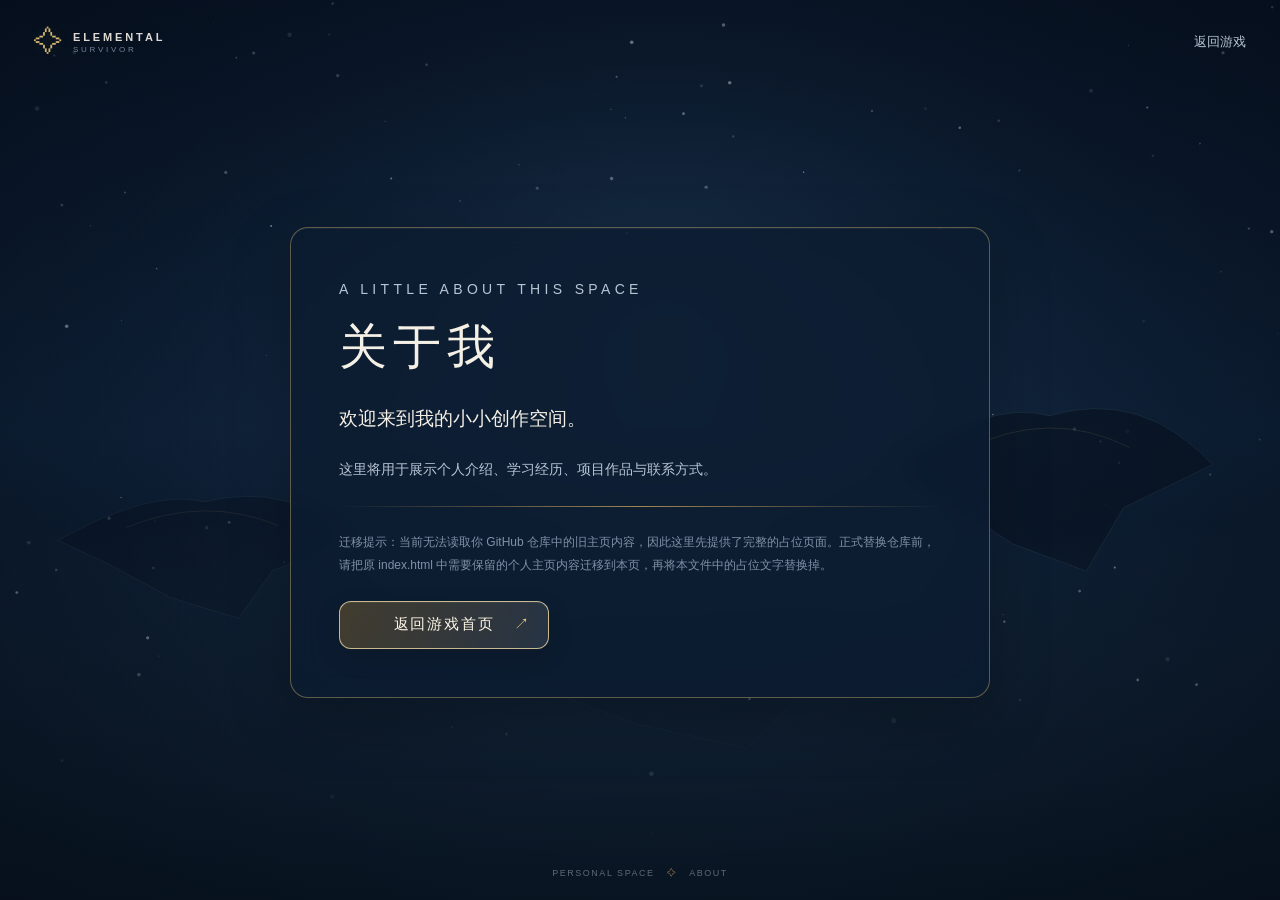
==== about.html @ e81f1325 "up 3" ====
<!doctype html>
<html lang="zh-CN">
<head>
  <meta charset="utf-8">
  <meta name="viewport" content="width=device-width, initial-scale=1, viewport-fit=cover">
  <meta name="theme-color" content="#07111F">
  <title>关于我 · 幻想割草：元素幸存者</title>
  <link rel="stylesheet" href="./styles.css">
</head>
<body class="about-body">
  <canvas id="backgroundCanvas" class="background-canvas" aria-hidden="true"></canvas>
  <div class="ambient-vignette" aria-hidden="true"></div>
  <div class="site-shell about-shell">
    <header class="topbar">
      <a class="brand-mark" href="./index.html" aria-label="返回游戏首页">
        <span class="brand-symbol" aria-hidden="true">✧</span>
        <span class="brand-copy"><strong>ELEMENTAL</strong><small>SURVIVOR</small></span>
      </a>
      <nav class="topnav"><a href="./index.html">返回游戏</a></nav>
    </header>
    <main class="about-main">
      <section class="about-card glass-panel">
        <p class="eyebrow">A LITTLE ABOUT THIS SPACE</p>
        <h1>关于我</h1>
        <p class="about-lead">欢迎来到我的小小创作空间。</p>
        <p>这里将用于展示个人介绍、学习经历、项目作品与联系方式。</p>
        <div class="about-divider"></div>
        <p class="about-placeholder">迁移提示：当前无法读取你 GitHub 仓库中的旧主页内容，因此这里先提供了完整的占位页面。正式替换仓库前，请把原 index.html 中需要保留的个人主页内容迁移到本页，再将本文件中的占位文字替换掉。</p>
        <a class="menu-button menu-button-primary about-back" href="./index.html">返回游戏首页 <span>↗</span></a>
      </section>
    </main>
    <footer class="site-footer"><span>PERSONAL SPACE</span><span class="footer-separator">✧</span><span>ABOUT</span></footer>
  </div>
  <script defer src="./js/game.js"></script>
  <script defer src="./js/about.js"></script>
</body>
</html>
---- styles.css ----
:root {
  color-scheme: dark;
  --bg-deep: #07111F;
  --bg-primary: #0B1830;
  --bg-secondary: #142744;
  --panel-bg: rgba(12, 27, 48, .78);
  --panel-hover: rgba(32, 55, 84, .92);
  --gold-primary: #E8C87A;
  --gold-bright: #F3DFA8;
  --gold-dark: #9F8652;
  --gold-border: rgba(232, 200, 122, .38);
  --gold-glow: rgba(232, 200, 122, .22);
  --text-primary: #F5F0E6;
  --text-secondary: #B9C5D4;
  --text-muted: #8291A6;
  --element-fire: #FF7A45;
  --element-water: #4FC3F7;
  --element-electro: #B388FF;
  --element-dendro: #8BC34A;
  --element-cryo: #B3E5FC;
  --element-geo: #FFCA28;
  --element-anemo: #80CBC4;
  --rarity-common: #A7B0BA;
  --rarity-rare: #58B9F6;
  --rarity-epic: #B68AFF;
  --rarity-legendary: #F0C56A;
  --font-display: "Noto Serif SC", "Songti SC", "STSong", "SimSun", serif;
  --font-body: "PingFang SC", "Microsoft YaHei", "Noto Sans SC", sans-serif;
  --font-numeric: "Bahnschrift", "DIN Alternate", "Roboto", sans-serif;
  --radius-sm: 8px;
  --radius-md: 14px;
  --radius-lg: 18px;
  --transition-fast: 150ms ease;
  --transition-normal: 200ms ease;
  --safe-top: env(safe-area-inset-top, 0px);
  --safe-right: env(safe-area-inset-right, 0px);
  --safe-bottom: env(safe-area-inset-bottom, 0px);
  --safe-left: env(safe-area-inset-left, 0px);
}

* { box-sizing: border-box; }
html { min-height: 100%; background: var(--bg-deep); }
body {
  min-width: 320px;
  min-height: 100vh;
  margin: 0;
  overflow-x: hidden;
  color: var(--text-primary);
  background: radial-gradient(ellipse at 50% 18%, #183252 0%, var(--bg-primary) 42%, var(--bg-deep) 100%);
  font-family: var(--font-body);
  -webkit-font-smoothing: antialiased;
}
button, input { font: inherit; }
button, a { -webkit-tap-highlight-color: transparent; }
button { color: inherit; }
a { color: inherit; text-decoration: none; }
[hidden] { display: none !important; }

.background-canvas {
  position: fixed;
  z-index: 0;
  inset: 0;
  width: 100%;
  height: 100%;
  pointer-events: none;
}
.ambient-vignette {
  position: fixed;
  z-index: 1;
  inset: 0;
  pointer-events: none;
  background: radial-gradient(ellipse at center, transparent 35%, rgba(3, 9, 19, .58) 100%),
              linear-gradient(180deg, rgba(5, 13, 26, .12), rgba(5, 13, 26, .34));
}
.site-shell {
  position: relative;
  z-index: 2;
  display: flex;
  flex-direction: column;
  width: min(100%, 1600px);
  min-height: 100vh;
  min-height: 100dvh;
  margin: 0 auto;
  padding: max(18px, var(--safe-top)) max(34px, var(--safe-right)) max(14px, var(--safe-bottom)) max(34px, var(--safe-left));
}
.topbar { display: flex; align-items: center; justify-content: space-between; min-height: 48px; }
.brand-mark { display: inline-flex; align-items: center; gap: 10px; opacity: .9; }
.brand-symbol { color: var(--gold-primary); font-size: 29px; line-height: 1; text-shadow: 0 0 18px var(--gold-glow); }
.brand-copy { display: grid; gap: 2px; letter-spacing: .18em; }
.brand-copy strong { font-family: var(--font-numeric); font-size: 11px; font-weight: 600; }
.brand-copy small { color: var(--text-muted); font-family: var(--font-numeric); font-size: 8px; letter-spacing: .34em; }
.topnav { display: flex; align-items: center; gap: 22px; color: var(--text-secondary); font-size: 13px; }
.topnav a { transition: color var(--transition-fast); }
.topnav a:hover { color: var(--gold-bright); }
.icon-button {
  display: inline-grid;
  width: 42px;
  height: 42px;
  place-items: center;
  border: 1px solid var(--gold-border);
  border-radius: 50%;
  color: var(--gold-primary);
  background: rgba(11, 24, 48, .56);
  cursor: pointer;
  transition: background var(--transition-fast), transform var(--transition-fast), border-color var(--transition-fast);
}
.icon-button:hover { transform: rotate(18deg); border-color: var(--gold-primary); background: rgba(232, 200, 122, .12); }

main { display: flex; flex: 1; min-height: 0; }
.screen { width: 100%; }
.menu-screen { display: grid; place-items: center; padding: 28px 0 42px; }
.menu-content { display: flex; flex-direction: column; align-items: center; width: min(100%, 470px); text-align: center; transform: translateY(-1.5%); }
.eyebrow { margin: 0 0 12px; color: rgba(232, 200, 122, .76); font-family: var(--font-numeric); font-size: 10px; letter-spacing: .31em; }
.title-ornament { display: flex; align-items: center; gap: 14px; margin: 3px 0 12px; color: var(--gold-primary); font-size: 16px; opacity: .85; }
.title-ornament span { width: 42px; height: 1px; background: linear-gradient(90deg, transparent, var(--gold-primary)); }
.title-ornament span:last-child { transform: rotate(180deg); }
.game-title { margin: 0; color: var(--text-primary); font-family: var(--font-display); font-size: clamp(48px, 6vw, 70px); font-weight: 500; letter-spacing: .13em; line-height: 1.22; text-shadow: 0 4px 22px rgba(4, 12, 25, .55), 0 0 32px rgba(194, 213, 236, .1); }
.game-subtitle { margin: 10px 0 2px; color: var(--gold-bright); font-family: var(--font-display); font-size: 17px; letter-spacing: .48em; }
.title-en { margin: 9px 0 24px; color: rgba(185, 197, 212, .62); font-family: var(--font-numeric); font-size: 9px; letter-spacing: .4em; }
.menu-buttons { display: flex; flex-direction: column; gap: 10px; width: min(260px, 76vw); }
.menu-button {
  position: relative;
  display: flex;
  min-height: 48px;
  align-items: center;
  justify-content: center;
  gap: 12px;
  padding: 10px 18px;
  border: 1px solid rgba(232, 200, 122, .42);
  border-radius: 12px;
  color: var(--text-primary);
  background: linear-gradient(110deg, rgba(13, 31, 54, .84), rgba(24, 45, 70, .72));
  box-shadow: inset 0 1px rgba(255, 255, 255, .055), 0 8px 24px rgba(0, 0, 0, .13);
  font-size: 15px;
  letter-spacing: .12em;
  cursor: pointer;
  transition: transform var(--transition-normal), border-color var(--transition-normal), background var(--transition-normal), box-shadow var(--transition-normal);
  backdrop-filter: blur(10px);
  -webkit-backdrop-filter: blur(10px);
}
.menu-button:hover, .menu-button:focus-visible { transform: translateY(-2px); border-color: var(--gold-primary); background: linear-gradient(110deg, rgba(29, 52, 78, .95), rgba(31, 56, 83, .9)); box-shadow: 0 0 22px rgba(232, 200, 122, .12), inset 0 1px rgba(255,255,255,.09); outline: none; }
.menu-button:active { transform: translateY(0); }
.menu-button-primary { color: #FFF8E7; border-color: rgba(243, 223, 168, .78); background: linear-gradient(110deg, rgba(107, 86, 47, .58), rgba(44, 57, 73, .84)); }
.menu-button-primary:hover { background: linear-gradient(110deg, rgba(135, 108, 58, .64), rgba(48, 67, 88, .95)); }
.button-glyph { position: absolute; right: 17px; color: var(--gold-primary); font-size: 15px; opacity: .78; }
.menu-link { text-decoration: none; }
.menu-hint { margin: 19px 0 0; color: rgba(185, 197, 212, .58); font-size: 11px; letter-spacing: .08em; }
.site-footer { display: flex; justify-content: center; align-items: center; gap: 12px; min-height: 27px; color: rgba(185, 197, 212, .48); font-family: var(--font-numeric); font-size: 9px; letter-spacing: .17em; }
.footer-separator { color: var(--gold-dark); }

.game-screen { display: flex; flex-direction: column; gap: 16px; padding: 18px 0 20px; }
.hud { display: flex; align-items: center; justify-content: space-between; gap: 18px; }
.hud-group { display: flex; align-items: center; gap: 15px; }
.hud-vitals { display: grid; grid-template-columns: auto minmax(100px, 220px); align-items: center; gap: 5px 12px; width: min(52%, 410px); }
.hud-stat { display: flex; align-items: baseline; justify-content: space-between; gap: 12px; min-width: 104px; }
.hud-stat strong, .hud-chip strong { font-family: var(--font-numeric); font-size: 14px; font-variant-numeric: tabular-nums; }
.hud-label, .hud-chip small { color: var(--text-muted); font-size: 10px; }
.hud-exp-stat { grid-column: 1; }
.meter { height: 7px; overflow: hidden; border: 1px solid rgba(255,255,255,.08); border-radius: 99px; background: rgba(3, 10, 21, .68); }
.meter span { display: block; height: 100%; border-radius: inherit; transition: width 200ms ease; }
.meter-health span { background: linear-gradient(90deg, #B75B61, #E68B83); }
.meter-exp span { background: linear-gradient(90deg, #4FC3F7, #B3E5FC); }
.hud-summary { margin-left: auto; }
.hud-chip { display: grid; grid-template-columns: auto auto; align-items: center; column-gap: 5px; min-width: 55px; }
.hud-chip span { color: var(--gold-primary); }
.hud-chip small { grid-column: 2; }
.pause-button { width: 38px; height: 38px; font-size: 16px; }
.arena-frame { position: relative; flex: 1; min-height: 310px; overflow: hidden; border: 1px solid rgba(232, 200, 122, .34); border-radius: 18px; background: radial-gradient(ellipse at center, rgba(29, 64, 91, .7), rgba(7, 17, 31, .96)); box-shadow: 0 20px 55px rgba(0,0,0,.22), inset 0 0 55px rgba(79,195,247,.045); }
.game-canvas { display: block; width: 100%; height: 100%; min-height: 310px; }
.arena-caption { position: absolute; top: 14px; left: 16px; color: rgba(185,197,212,.65); font-size: 10px; letter-spacing: .08em; pointer-events: none; }
.live-dot { display: inline-block; width: 6px; height: 6px; margin-right: 6px; border-radius: 50%; background: #80CBC4; box-shadow: 0 0 9px #80CBC4; }
.arena-center-note { position: absolute; inset: 0; display: flex; flex-direction: column; align-items: center; justify-content: center; gap: 8px; pointer-events: none; text-align: center; text-shadow: 0 2px 12px #07111F; }
.note-sigil { color: var(--gold-primary); font-size: 34px; opacity: .75; text-shadow: 0 0 22px var(--gold-glow); }
.arena-center-note strong { font-family: var(--font-display); font-size: 21px; font-weight: 500; letter-spacing: .12em; }
.arena-center-note small { color: var(--text-muted); font-size: 11px; }
.hud-bottom { min-height: 48px; }
.element-indicator { display: flex; align-items: center; gap: 10px; min-width: 145px; }
.element-indicator > span { display: grid; width: 36px; height: 36px; place-items: center; border: 1px solid var(--gold-border); border-radius: 50%; color: var(--gold-primary); background: rgba(16,33,58,.8); font-size: 18px; }
.element-indicator div, .reaction-hint { display: grid; gap: 3px; }
.element-indicator small, .reaction-hint small { color: var(--text-muted); font-size: 10px; }
.element-indicator strong, .reaction-hint strong { color: var(--text-secondary); font-size: 12px; font-weight: 500; }
.reaction-hint { padding-left: 18px; border-left: 1px solid rgba(232,200,122,.2); }
.demo-controls { display: grid; gap: 3px; margin-left: auto; text-align: right; color: var(--text-secondary); font-size: 11px; }
.demo-controls small { color: var(--text-muted); font-size: 10px; }

.modal-backdrop { position: fixed; z-index: 10; inset: 0; display: grid; place-items: center; padding: max(20px, var(--safe-top)) max(16px, var(--safe-right)) max(20px, var(--safe-bottom)) max(16px, var(--safe-left)); background: rgba(3, 8, 17, .72); backdrop-filter: blur(9px); -webkit-backdrop-filter: blur(9px); }
.modal-panel { position: relative; width: min(100%, 620px); max-height: calc(100dvh - var(--safe-top) - var(--safe-bottom) - 40px); overflow-y: auto; padding: 34px; border: 1px solid rgba(232,200,122,.56); border-radius: 18px; background: linear-gradient(145deg, rgba(20,39,65,.97), rgba(8,20,37,.97)); box-shadow: 0 25px 90px rgba(0,0,0,.5), 0 0 35px rgba(232,200,122,.08); }
.modal-panel h2 { margin: 0; color: var(--text-primary); font-family: var(--font-display); font-size: 29px; font-weight: 500; letter-spacing: .1em; }
.modal-description { max-width: 490px; margin: 12px 0 23px; color: var(--text-secondary); font-size: 13px; line-height: 1.8; }
.modal-close { position: absolute; top: 13px; right: 15px; display: grid; width: 36px; height: 36px; place-items: center; border: 1px solid rgba(232,200,122,.24); border-radius: 50%; color: var(--text-secondary); background: transparent; font-size: 23px; cursor: pointer; }
.modal-close:hover { color: var(--gold-bright); border-color: var(--gold-primary); }
.element-grid { display: grid; grid-template-columns: repeat(4, minmax(0, 1fr)); gap: 11px; }
.element-choice { display: grid; min-height: 112px; place-items: center; align-content: center; gap: 6px; padding: 12px 6px; border: 1px solid rgba(232,200,122,.24); border-radius: 13px; color: var(--text-primary); background: rgba(7,17,31,.55); cursor: pointer; transition: transform var(--transition-normal), border-color var(--transition-normal), background var(--transition-normal), box-shadow var(--transition-normal); }
.element-choice:hover, .element-choice:focus-visible { transform: translateY(-3px); border-color: currentColor; background: rgba(32,55,84,.78); box-shadow: 0 0 20px color-mix(in srgb, currentColor 20%, transparent); outline: none; }
.element-choice > span { font-size: 25px; }
.element-choice strong { font-family: var(--font-display); font-size: 16px; font-weight: 500; }
.element-choice small { color: var(--text-muted); font-size: 10px; }
.fire { color: var(--element-fire); }.water { color: var(--element-water); }.electro { color: var(--element-electro); }.dendro { color: var(--element-dendro); }.cryo { color: var(--element-cryo); }.geo { color: var(--element-geo); }.anemo { color: var(--element-anemo); }
.modal-footnote { margin: 18px 0 0; color: var(--text-muted); font-size: 11px; line-height: 1.6; }
.settings-modal { width: min(100%, 540px); }
.setting-row { display: flex; align-items: center; justify-content: space-between; gap: 20px; padding: 19px 0; border-bottom: 1px solid rgba(232,200,122,.13); }
.setting-row > div { display: grid; gap: 5px; }
.setting-row strong { font-size: 13px; font-weight: 500; }
.setting-row small { color: var(--text-muted); font-size: 10px; }
.range-wrap { display: flex; align-items: center; gap: 12px; width: min(230px, 52%); }
.range-wrap input { width: 100%; accent-color: var(--gold-primary); }
.range-wrap output { width: 38px; color: var(--gold-bright); font-family: var(--font-numeric); font-size: 12px; text-align: right; }
.switch { position: relative; display: inline-block; width: 42px; height: 24px; flex: 0 0 auto; }
.switch input { width: 1px; height: 1px; opacity: 0; }
.switch span { position: absolute; inset: 0; border: 1px solid rgba(185,197,212,.3); border-radius: 99px; background: rgba(7,17,31,.8); cursor: pointer; transition: background var(--transition-fast), border-color var(--transition-fast); }
.switch span::before { position: absolute; top: 3px; left: 3px; width: 16px; height: 16px; border-radius: 50%; background: var(--text-muted); content: ""; transition: transform var(--transition-fast), background var(--transition-fast); }
.switch input:checked + span { border-color: var(--gold-primary); background: rgba(232,200,122,.2); }
.switch input:checked + span::before { transform: translateX(18px); background: var(--gold-primary); }
.switch input:focus-visible + span { outline: 2px solid var(--gold-bright); outline-offset: 3px; }
.settings-actions { display: flex; align-items: center; justify-content: space-between; gap: 15px; padding-top: 23px; }
.text-button { padding: 9px 0; border: 0; color: #D99491; background: transparent; font-size: 12px; cursor: pointer; }
.text-button:hover { color: #FFC1B8; text-decoration: underline; }
.compact-button { min-height: 42px; padding-inline: 25px; font-size: 13px; }
.pause-modal { display: flex; flex-direction: column; align-items: center; width: min(100%, 420px); text-align: center; }
.pause-modal .modal-description { margin-bottom: 22px; }
.pause-modal .menu-button { width: min(100%, 250px); margin-top: 9px; }
.toast { position: fixed; z-index: 20; bottom: max(28px, calc(var(--safe-bottom) + 16px)); left: 50%; max-width: min(90vw, 460px); padding: 11px 18px; transform: translate(-50%, 15px); border: 1px solid var(--gold-border); border-radius: 999px; color: var(--text-primary); background: rgba(9,23,41,.94); box-shadow: 0 10px 35px rgba(0,0,0,.3); font-size: 12px; opacity: 0; pointer-events: none; transition: opacity 180ms ease, transform 180ms ease; text-align: center; }
.toast.is-visible { transform: translate(-50%, 0); opacity: 1; }

.about-main { display: grid; flex: 1; place-items: center; padding: 50px 0; }
.glass-panel { border: 1px solid var(--gold-border); border-radius: var(--radius-lg); background: var(--panel-bg); box-shadow: 0 20px 60px rgba(0,0,0,.25), inset 0 1px rgba(255,255,255,.05); backdrop-filter: blur(14px); -webkit-backdrop-filter: blur(14px); }
.about-card { width: min(100%, 700px); padding: clamp(25px, 5vw, 48px); }
.about-card h1 { margin: 0 0 22px; font-family: var(--font-display); font-size: clamp(34px, 5vw, 48px); font-weight: 500; letter-spacing: .12em; }
.about-card p { color: var(--text-secondary); font-size: 14px; line-height: 1.9; }
.about-card .about-lead { color: var(--text-primary); font-family: var(--font-display); font-size: 19px; }
.about-divider { width: 100%; height: 1px; margin: 24px 0; background: linear-gradient(90deg, transparent, var(--gold-dark), transparent); }
.about-card .about-placeholder { color: var(--text-muted); font-size: 12px; }
.about-back { width: 210px; margin-top: 24px; }
.about-back span { position: absolute; right: 17px; color: var(--gold-primary); }

@media (max-width: 767px) {
  .site-shell { padding: max(12px, var(--safe-top)) max(16px, var(--safe-right)) max(10px, var(--safe-bottom)) max(16px, var(--safe-left)); }
  .topbar { min-height: 42px; }
  .brand-symbol { font-size: 25px; }
  .menu-screen { padding: 25px 0 35px; }
  .menu-content { transform: none; }
  .eyebrow { font-size: 9px; }
  .game-title { font-size: clamp(39px, 10vw, 54px); }
  .game-subtitle { font-size: 14px; }
  .title-en { margin-bottom: 20px; }
  .menu-buttons { width: min(270px, 84vw); gap: 9px; }
  .menu-button { min-height: 46px; font-size: 14px; }
  .game-screen { gap: 10px; padding: 12px 0; }
  .hud { gap: 8px; }
  .hud-vitals { width: 53%; grid-template-columns: auto minmax(70px, 1fr); gap: 5px 7px; }
  .hud-stat { min-width: 80px; gap: 5px; }
  .hud-stat strong { font-size: 11px; }
  .hud-label { font-size: 9px; }
  .hud-summary { gap: 7px; }
  .hud-chip { min-width: 39px; column-gap: 3px; }
  .hud-chip strong { font-size: 12px; }
  .hud-chip small { font-size: 9px; }
  .pause-button { width: 34px; height: 34px; }
  .arena-frame { min-height: min(54vh, 500px); }
  .game-canvas { min-height: min(54vh, 500px); }
  .arena-center-note { padding: 0 20px; }
  .arena-center-note strong { font-size: 18px; }
  .arena-center-note small { max-width: 280px; font-size: 10px; line-height: 1.6; }
  .hud-bottom { flex-wrap: wrap; }
  .element-indicator { min-width: 110px; }
  .reaction-hint { padding-left: 10px; }
  .demo-controls { width: 100%; margin: 4px 0 0; text-align: left; }
  .site-footer { font-size: 8px; }
  .modal-panel { padding: 28px 20px 22px; border-radius: 16px; }
  .modal-panel h2 { font-size: 24px; }
  .element-grid { grid-template-columns: repeat(4, minmax(0, 1fr)); gap: 7px; }
  .element-choice { min-height: 94px; gap: 4px; }
  .element-choice > span { font-size: 21px; }
  .element-choice strong { font-size: 14px; }
  .element-choice small { font-size: 9px; }
  .about-main { padding: 30px 0; }
}
@media (max-width: 380px) {
  .element-grid { grid-template-columns: repeat(3, minmax(0, 1fr)); }
  .hud-summary { gap: 4px; }
  .hud-chip { min-width: 34px; }
  .reaction-hint { display: none; }
  .game-title { letter-spacing: .08em; }
}
@media (max-height: 560px) and (orientation: landscape) {
  .site-shell { padding-top: max(8px, var(--safe-top)); padding-bottom: max(6px, var(--safe-bottom)); }
  .topbar { min-height: 34px; }
  .menu-screen { padding: 6px 0; }
  .game-title { font-size: 36px; }
  .title-ornament { margin: 0 0 3px; }
  .title-en { margin: 4px 0 10px; }
  .menu-buttons { display: grid; grid-template-columns: repeat(2, 1fr); width: min(440px, 80vw); gap: 6px; }
  .menu-button { min-height: 36px; padding: 6px 12px; font-size: 12px; }
  .menu-hint { margin-top: 8px; }
  .site-footer { min-height: 18px; }
  .game-screen { padding: 5px 0; gap: 6px; }
  .arena-frame, .game-canvas { min-height: 180px; }
  .modal-panel { max-height: calc(100dvh - 20px); padding: 18px 22px; }
}
@media (prefers-reduced-motion: reduce) {
  *, *::before, *::after { scroll-behavior: auto !important; animation-duration: .01ms !important; animation-iteration-count: 1 !important; transition-duration: .01ms !important; }
}

/* =========================
   阶段 3：真实战斗 HUD 与死亡结算
========================= */

.arena-frame {
  min-height: 360px;
  touch-action: none;
}

.game-canvas {
  min-height: 360px;
}

.arena-caption {
  z-index: 2;
}

.arena-help {
  position: absolute;
  right: 15px;
  bottom: 13px;
  padding: 6px 10px;
  border: 1px solid rgba(232, 200, 122, .18);
  border-radius: 999px;
  color: rgba(220, 232, 244, .68);
  background: rgba(5, 14, 26, .44);
  font-family: var(--font-numeric);
  font-size: 10px;
  letter-spacing: .08em;
  pointer-events: none;
}

.hud-time-chip {
  min-width: 64px;
}

.hud-time-chip strong {
  color: var(--gold-bright);
}

.hud-exp-stat .hud-label b {
  margin-left: 3px;
  color: var(--text-primary);
  font-family: var(--font-numeric);
  font-weight: 600;
}

.reaction-hint strong {
  min-width: 100px;
  color: var(--gold-bright);
}

.settlement-modal {
  width: min(100%, 510px);
  text-align: center;
}

.settlement-modal h2 {
  font-size: 31px;
}

.settlement-modal .modal-description {
  margin: 10px auto 22px;
}

.settlement-grid {
  display: grid;
  grid-template-columns: repeat(2, minmax(0, 1fr));
  gap: 10px;
  margin: 18px 0;
}

.settlement-stat {
  display: grid;
  gap: 7px;
  padding: 15px 10px;
  border: 1px solid rgba(232, 200, 122, .2);
  border-radius: 12px;
  background: rgba(6, 17, 31, .52);
}

.settlement-stat small {
  color: var(--text-muted);
  font-size: 11px;
}

.settlement-stat strong {
  color: var(--text-primary);
  font-family: var(--font-numeric);
  font-size: 24px;
  font-variant-numeric: tabular-nums;
}

.settlement-stat:last-child strong {
  color: var(--gold-bright);
}

.settlement-total {
  display: flex;
  align-items: center;
  justify-content: space-between;
  gap: 15px;
  margin: 4px 0 20px;
  padding: 13px 15px;
  border-top: 1px solid rgba(232, 200, 122, .24);
  border-bottom: 1px solid rgba(232, 200, 122, .24);
  color: var(--text-secondary);
  font-size: 12px;
}

.settlement-total strong {
  color: var(--gold-bright);
  font-family: var(--font-numeric);
  font-size: 20px;
  font-variant-numeric: tabular-nums;
}

.settlement-actions {
  display: grid;
  gap: 9px;
  width: min(100%, 280px);
  margin: 0 auto;
}

.settlement-actions .menu-button {
  width: 100%;
}

@media (max-width: 767px) {
  .arena-frame,
  .game-canvas {
    min-height: min(58vh, 520px);
  }

  .hud-time-chip {
    display: none;
  }

  .hud-vitals {
    width: 48%;
  }

  .hud-summary {
    gap: 5px;
  }

  .hud-chip {
    min-width: 35px;
  }

  .hud-chip strong {
    font-size: 11px;
  }

  .arena-help {
    right: 8px;
    bottom: 8px;
    font-size: 9px;
  }

  .settlement-modal {
    padding: 26px 18px 20px;
  }

  .settlement-stat strong {
    font-size: 21px;
  }
}

@media (max-width: 380px) {
  .hud-chip:nth-child(2) {
    display: none;
  }

  .hud-vitals {
    width: 52%;
  }

  .hud-stat strong {
    font-size: 10px;
  }

  .arena-frame,
  .game-canvas {
    min-height: 52vh;
  }
}

@media (max-height: 560px) and (orientation: landscape) {
  .arena-frame,
  .game-canvas {
    min-height: 190px;
  }
}

/* ==========================================================
   视口适配修复：确保主菜单与战斗画面完整限制在屏幕内
   适用于桌面、窄屏手机、平板及手机横屏。
========================================================== */

html,
body:not(.about-body) {
  width: 100%;
  height: 100%;
  min-height: 0;
}

body:not(.about-body) {
  height: 100vh;
  height: 100dvh;
  overflow: hidden;
}

body:not(.about-body) .site-shell {
  width: min(100%, 1600px);
  height: 100vh;
  height: 100dvh;
  min-height: 0;
  overflow: hidden;
}

body:not(.about-body) .topbar,
body:not(.about-body) .site-footer {
  flex: 0 0 auto;
}

body:not(.about-body) main {
  flex: 1 1 auto;
  min-width: 0;
  min-height: 0;
  overflow: hidden;
}

body:not(.about-body) .screen {
  min-width: 0;
  min-height: 0;
}

/* 主菜单在短屏上允许内部滚动，不把整个网页撑高。 */
body:not(.about-body) .menu-screen {
  min-height: 0;
  overflow-x: hidden;
  overflow-y: auto;
  align-content: center;
  padding: clamp(8px, 2.2vh, 22px) 0;
}

.menu-content {
  max-width: 100%;
  padding: 8px 0;
}

/* 战斗界面使用固定视口中的弹性三段布局：HUD / 竞技场 / 底部信息。 */
body:not(.about-body) .game-screen {
  flex: 1 1 auto;
  min-width: 0;
  min-height: 0;
  height: 100%;
  overflow: hidden;
  padding: clamp(6px, 1.6vh, 16px) 0;
  gap: clamp(6px, 1.2vh, 12px);
}

.game-screen > .hud {
  flex: 0 0 auto;
  min-width: 0;
}

.game-screen .arena-frame {
  flex: 1 1 0;
  width: 100%;
  height: 0;
  min-width: 0;
  min-height: 0;
  overflow: hidden;
}

.game-screen .game-canvas {
  display: block;
  width: 100%;
  height: 100%;
  min-width: 0;
  min-height: 0;
}

.hud-top,
.hud-bottom {
  min-width: 0;
}

.hud-vitals,
.hud-summary,
.hud-chip,
.hud-stat {
  min-width: 0;
}

/* 对话框只在自身内部滚动。 */
.modal-backdrop {
  min-height: 0;
  overflow-y: auto;
  overscroll-behavior: contain;
}

.modal-panel {
  width: min(100%, 620px);
  min-height: 0;
  flex: 0 1 auto;
  overscroll-behavior: contain;
}

/* 平板和手机：HUD 改为上下两行，避免顶部横向挤出。 */
@media (max-width: 767px) {
  body:not(.about-body) .site-shell {
    padding-top: max(8px, var(--safe-top));
    padding-right: max(12px, var(--safe-right));
    padding-bottom: max(7px, var(--safe-bottom));
    padding-left: max(12px, var(--safe-left));
  }

  body:not(.about-body) .topbar {
    min-height: 38px;
  }

  body:not(.about-body) .site-footer {
    min-height: 20px;
  }

  body:not(.about-body) .game-screen {
    padding: 6px 0;
    gap: 7px;
  }

  .game-screen .hud-top {
    display: grid;
    grid-template-columns: minmax(0, 1fr);
    gap: 7px;
  }

  .game-screen .hud-vitals {
    display: grid;
    grid-template-columns: 58px minmax(0, 1fr);
    width: 100%;
    gap: 4px 8px;
  }

  .game-screen .hud-stat {
    min-width: 0;
    gap: 5px;
  }

  .game-screen .hud-summary {
    display: flex;
    grid-row: 2;
    justify-content: space-between;
    width: 100%;
    margin-left: 0;
    gap: 7px;
  }

  .game-screen .hud-chip {
    min-width: 36px;
  }

  .game-screen .pause-button {
    flex: 0 0 34px;
    width: 34px;
    height: 34px;
  }

  .game-screen .arena-frame {
    min-height: 0;
  }

  .game-screen .game-canvas {
    min-height: 0;
  }

  .game-screen .hud-bottom {
    min-height: 36px;
    flex-wrap: nowrap;
    gap: 8px;
  }

  .game-screen .element-indicator {
    min-width: 0;
    flex: 0 1 auto;
  }

  .game-screen .reaction-hint {
    min-width: 0;
    flex: 1 1 auto;
    padding-left: 10px;
  }

  .game-screen .reaction-hint strong {
    min-width: 0;
    max-width: 38vw;
    overflow: hidden;
    text-overflow: ellipsis;
    white-space: nowrap;
  }

  .game-screen .demo-controls {
    display: none;
  }

  .game-screen .arena-help {
    right: 8px;
    bottom: 8px;
    max-width: calc(100% - 16px);
    font-size: 9px;
  }

  .menu-screen {
    padding: 8px 0;
  }

  .game-title {
    font-size: clamp(36px, 9vw, 52px);
  }

  .title-en {
    margin-bottom: 16px;
  }
}

/* 极窄手机：减少次要 HUD 信息，保证暂停按钮与数值始终可见。 */
@media (max-width: 380px) {
  .game-screen .hud-chip:nth-child(2) {
    display: none;
  }

  .game-screen .hud-vitals {
    grid-template-columns: 52px minmax(0, 1fr);
    width: 100%;
  }

  .game-screen .hud-stat strong {
    font-size: 10px;
  }

  .game-screen .reaction-hint {
    display: none;
  }

  .game-screen .element-indicator {
    flex: 1 1 auto;
  }
}

/* 短屏 / 横屏设备：缩小装饰空间，把更多高度留给竞技场。 */
@media (max-height: 650px) {
  body:not(.about-body) .site-shell {
    padding-top: max(6px, var(--safe-top));
    padding-bottom: max(5px, var(--safe-bottom));
  }

  body:not(.about-body) .topbar {
    min-height: 34px;
  }

  body:not(.about-body) .site-footer {
    min-height: 17px;
  }

  body:not(.about-body) .game-screen {
    padding: 4px 0;
    gap: 5px;
  }

  .game-screen .hud-top {
    gap: 4px;
  }

  .game-screen .hud-summary {
    gap: 5px;
  }

  .game-screen .hud-bottom {
    min-height: 32px;
  }

  .menu-screen {
    padding: 4px 0;
  }

  .menu-content {
    padding: 2px 0;
  }

  .menu-content .eyebrow {
    margin-bottom: 5px;
  }

  .title-ornament {
    margin: 0 0 4px;
  }

  .game-title {
    font-size: clamp(34px, 5vw, 48px);
  }

  .game-subtitle {
    margin-top: 4px;
  }

  .title-en {
    margin: 4px 0 10px;
  }

  .menu-buttons {
    gap: 6px;
  }

  .menu-buttons .menu-button {
    min-height: 38px;
    padding-top: 6px;
    padding-bottom: 6px;
  }

  .menu-hint {
    margin-top: 8px;
  }
}

@media (max-height: 430px) and (orientation: landscape) {
  .game-screen .hud-bottom {
    display: none;
  }

  .game-screen .arena-caption {
    top: 7px;
    left: 9px;
  }

  .game-screen .arena-help {
    bottom: 6px;
  }

  .game-screen .hud-vitals {
    grid-template-columns: 54px minmax(70px, 150px);
  }

  .game-screen .hud-summary {
    gap: 5px;
  }

  .game-screen .hud-chip small {
    font-size: 8px;
  }

  .menu-buttons {
    display: grid;
    grid-template-columns: repeat(2, minmax(0, 1fr));
    width: min(430px, 86vw);
  }
}
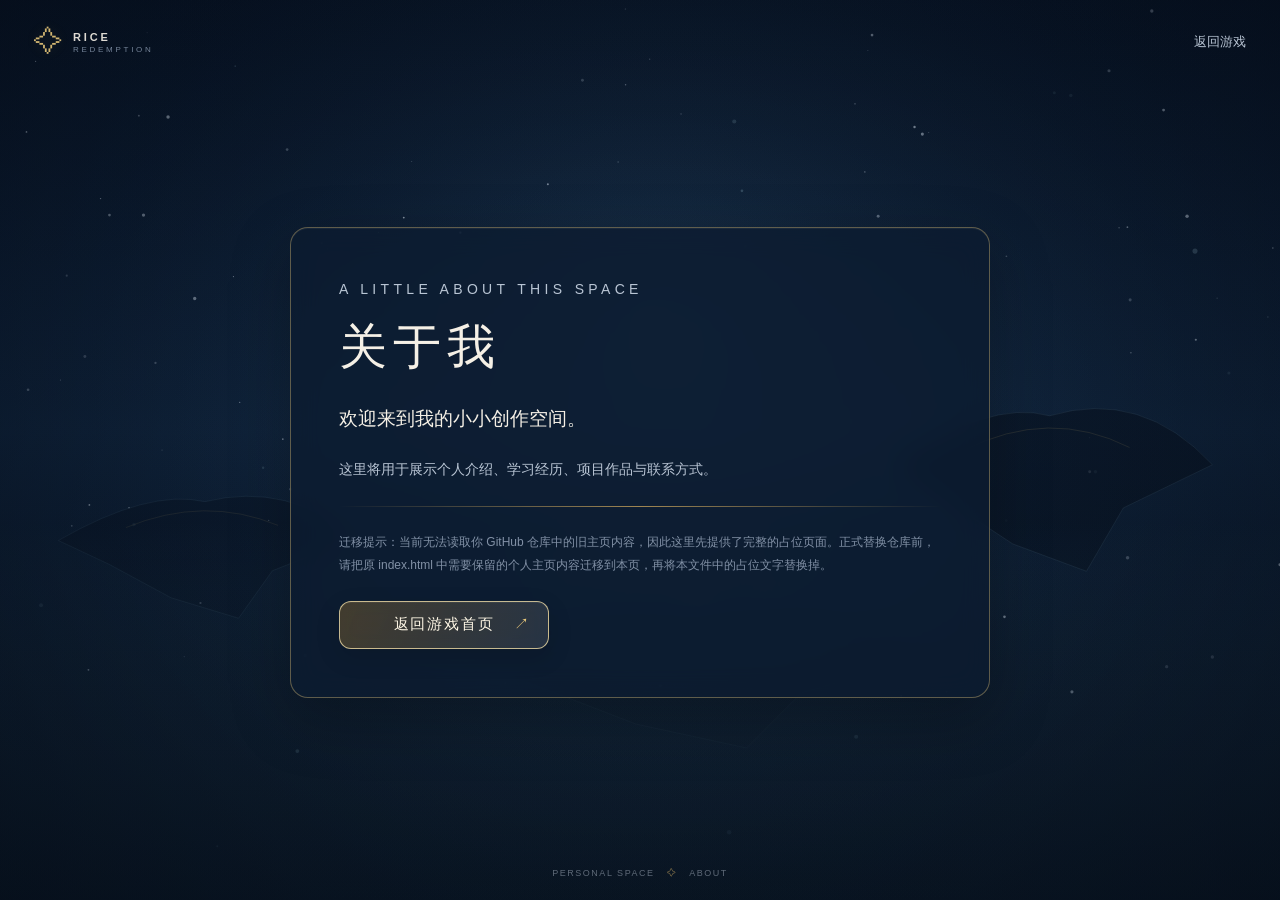
==== commit 2290a617: "v1.0" ====
--- a/about.html
+++ b/about.html
@@ -4,7 +4,7 @@
   <meta charset="utf-8">
   <meta name="viewport" content="width=device-width, initial-scale=1, viewport-fit=cover">
   <meta name="theme-color" content="#07111F">
-  <title>关于我 · 幻想割草：元素幸存者</title>
+  <title>关于我 · 米饭的自我救赎</title>
   <link rel="stylesheet" href="./styles.css">
 </head>
 <body class="about-body">
@@ -14,7 +14,7 @@
     <header class="topbar">
       <a class="brand-mark" href="./index.html" aria-label="返回游戏首页">
         <span class="brand-symbol" aria-hidden="true">✧</span>
-        <span class="brand-copy"><strong>ELEMENTAL</strong><small>SURVIVOR</small></span>
+        <span class="brand-copy"><strong>RICE</strong><small>REDEMPTION</small></span>
       </a>
       <nav class="topnav"><a href="./index.html">返回游戏</a></nav>
     </header>
--- a/styles.css
+++ b/styles.css
@@ -13,13 +13,6 @@
   --text-primary: #F5F0E6;
   --text-secondary: #B9C5D4;
   --text-muted: #8291A6;
-  --element-fire: #FF7A45;
-  --element-water: #4FC3F7;
-  --element-electro: #B388FF;
-  --element-dendro: #8BC34A;
-  --element-cryo: #B3E5FC;
-  --element-geo: #FFCA28;
-  --element-anemo: #80CBC4;
   --rarity-common: #A7B0BA;
   --rarity-rare: #58B9F6;
   --rarity-epic: #B68AFF;
@@ -174,12 +167,6 @@
 .arena-center-note strong { font-family: var(--font-display); font-size: 21px; font-weight: 500; letter-spacing: .12em; }
 .arena-center-note small { color: var(--text-muted); font-size: 11px; }
 .hud-bottom { min-height: 48px; }
-.element-indicator { display: flex; align-items: center; gap: 10px; min-width: 145px; }
-.element-indicator > span { display: grid; width: 36px; height: 36px; place-items: center; border: 1px solid var(--gold-border); border-radius: 50%; color: var(--gold-primary); background: rgba(16,33,58,.8); font-size: 18px; }
-.element-indicator div, .reaction-hint { display: grid; gap: 3px; }
-.element-indicator small, .reaction-hint small { color: var(--text-muted); font-size: 10px; }
-.element-indicator strong, .reaction-hint strong { color: var(--text-secondary); font-size: 12px; font-weight: 500; }
-.reaction-hint { padding-left: 18px; border-left: 1px solid rgba(232,200,122,.2); }
 .demo-controls { display: grid; gap: 3px; margin-left: auto; text-align: right; color: var(--text-secondary); font-size: 11px; }
 .demo-controls small { color: var(--text-muted); font-size: 10px; }
 
@@ -189,13 +176,6 @@
 .modal-description { max-width: 490px; margin: 12px 0 23px; color: var(--text-secondary); font-size: 13px; line-height: 1.8; }
 .modal-close { position: absolute; top: 13px; right: 15px; display: grid; width: 36px; height: 36px; place-items: center; border: 1px solid rgba(232,200,122,.24); border-radius: 50%; color: var(--text-secondary); background: transparent; font-size: 23px; cursor: pointer; }
 .modal-close:hover { color: var(--gold-bright); border-color: var(--gold-primary); }
-.element-grid { display: grid; grid-template-columns: repeat(4, minmax(0, 1fr)); gap: 11px; }
-.element-choice { display: grid; min-height: 112px; place-items: center; align-content: center; gap: 6px; padding: 12px 6px; border: 1px solid rgba(232,200,122,.24); border-radius: 13px; color: var(--text-primary); background: rgba(7,17,31,.55); cursor: pointer; transition: transform var(--transition-normal), border-color var(--transition-normal), background var(--transition-normal), box-shadow var(--transition-normal); }
-.element-choice:hover, .element-choice:focus-visible { transform: translateY(-3px); border-color: currentColor; background: rgba(32,55,84,.78); box-shadow: 0 0 20px color-mix(in srgb, currentColor 20%, transparent); outline: none; }
-.element-choice > span { font-size: 25px; }
-.element-choice strong { font-family: var(--font-display); font-size: 16px; font-weight: 500; }
-.element-choice small { color: var(--text-muted); font-size: 10px; }
-.fire { color: var(--element-fire); }.water { color: var(--element-water); }.electro { color: var(--element-electro); }.dendro { color: var(--element-dendro); }.cryo { color: var(--element-cryo); }.geo { color: var(--element-geo); }.anemo { color: var(--element-anemo); }
 .modal-footnote { margin: 18px 0 0; color: var(--text-muted); font-size: 11px; line-height: 1.6; }
 .settings-modal { width: min(100%, 540px); }
 .setting-row { display: flex; align-items: center; justify-content: space-between; gap: 20px; padding: 19px 0; border-bottom: 1px solid rgba(232,200,122,.13); }
@@ -262,24 +242,15 @@
   .arena-center-note strong { font-size: 18px; }
   .arena-center-note small { max-width: 280px; font-size: 10px; line-height: 1.6; }
   .hud-bottom { flex-wrap: wrap; }
-  .element-indicator { min-width: 110px; }
-  .reaction-hint { padding-left: 10px; }
   .demo-controls { width: 100%; margin: 4px 0 0; text-align: left; }
   .site-footer { font-size: 8px; }
   .modal-panel { padding: 28px 20px 22px; border-radius: 16px; }
   .modal-panel h2 { font-size: 24px; }
-  .element-grid { grid-template-columns: repeat(4, minmax(0, 1fr)); gap: 7px; }
-  .element-choice { min-height: 94px; gap: 4px; }
-  .element-choice > span { font-size: 21px; }
-  .element-choice strong { font-size: 14px; }
-  .element-choice small { font-size: 9px; }
   .about-main { padding: 30px 0; }
 }
 @media (max-width: 380px) {
-  .element-grid { grid-template-columns: repeat(3, minmax(0, 1fr)); }
   .hud-summary { gap: 4px; }
   .hud-chip { min-width: 34px; }
-  .reaction-hint { display: none; }
   .game-title { letter-spacing: .08em; }
 }
 @media (max-height: 560px) and (orientation: landscape) {
@@ -348,10 +319,6 @@
   font-weight: 600;
 }
 
-.reaction-hint strong {
-  min-width: 100px;
-  color: var(--gold-bright);
-}
 
 .settlement-modal {
   width: min(100%, 510px);
@@ -685,24 +652,8 @@
     gap: 8px;
   }
 
-  .game-screen .element-indicator {
-    min-width: 0;
-    flex: 0 1 auto;
-  }
-
-  .game-screen .reaction-hint {
-    min-width: 0;
-    flex: 1 1 auto;
-    padding-left: 10px;
-  }
-
-  .game-screen .reaction-hint strong {
-    min-width: 0;
-    max-width: 38vw;
-    overflow: hidden;
-    text-overflow: ellipsis;
-    white-space: nowrap;
-  }
+
+
 
   .game-screen .demo-controls {
     display: none;
@@ -743,13 +694,7 @@
     font-size: 10px;
   }
 
-  .game-screen .reaction-hint {
-    display: none;
-  }
-
-  .game-screen .element-indicator {
-    flex: 1 1 auto;
-  }
+
 }
 
 /* 短屏 / 横屏设备：缩小装饰空间，把更多高度留给竞技场。 */
@@ -859,3 +804,142 @@
     width: min(430px, 86vw);
   }
 }
+
+
+/* ===== 阶段6：升级卡、永久成长、转生与离线收益 ===== */
+.menu-save-summary{margin:9px 0 0;color:rgba(220,232,242,.68);font-size:11px;letter-spacing:.04em;text-align:center}
+.upgrade-backdrop{z-index:30}
+.upgrade-modal{width:min(960px,100%);text-align:center}
+.upgrade-modal .modal-description{margin-left:auto;margin-right:auto}
+.upgrade-cards{display:grid;grid-template-columns:repeat(3,minmax(0,1fr));gap:15px;margin-top:22px}
+.upgrade-card{position:relative;display:flex;min-height:245px;flex-direction:column;align-items:center;justify-content:center;gap:12px;padding:22px 16px;border:1px solid color-mix(in srgb,var(--rarity) 72%,transparent);border-radius:15px;color:var(--text-primary);background:linear-gradient(145deg,rgba(30,52,78,.84),rgba(7,17,31,.86));backdrop-filter:blur(14px);-webkit-backdrop-filter:blur(14px);box-shadow:inset 0 0 24px color-mix(in srgb,var(--rarity) 8%,transparent),0 10px 35px rgba(0,0,0,.22);cursor:pointer;transition:transform .2s,border-color .2s,box-shadow .2s}
+.upgrade-card:hover,.upgrade-card:focus-visible{transform:translateY(-6px);outline:none;box-shadow:0 0 26px color-mix(in srgb,var(--rarity) 28%,transparent),inset 0 0 30px color-mix(in srgb,var(--rarity) 12%,transparent)}
+.upgrade-rarity{position:absolute;top:13px;right:14px;padding:4px 9px;border:1px solid color-mix(in srgb,var(--rarity) 65%,transparent);border-radius:20px;color:var(--rarity);font-size:10px;letter-spacing:.12em}
+.upgrade-path{position:absolute;top:13px;left:14px;padding:4px 9px;border:1px solid color-mix(in srgb,var(--path-color) 70%,transparent);border-radius:20px;color:var(--path-color);background:color-mix(in srgb,var(--path-color) 8%,transparent);font-size:10px;letter-spacing:.08em}
+.path-shooting{box-shadow:inset 0 0 24px rgba(112,200,232,.07),0 10px 35px rgba(0,0,0,.22)}
+.path-pet{box-shadow:inset 0 0 24px rgba(185,154,255,.08),0 10px 35px rgba(0,0,0,.22)}
+.path-gather{box-shadow:inset 0 0 24px rgba(131,215,197,.08),0 10px 35px rgba(0,0,0,.22)}
+.upgrade-card.path-shooting:hover,.upgrade-card.path-shooting:focus-visible,.upgrade-card.path-pet:hover,.upgrade-card.path-pet:focus-visible,.upgrade-card.path-gather:hover,.upgrade-card.path-gather:focus-visible{box-shadow:0 0 26px color-mix(in srgb,var(--path-color) 30%,transparent),inset 0 0 28px color-mix(in srgb,var(--path-color) 13%,transparent)}
+.upgrade-icon{display:grid;width:66px;height:66px;place-items:center;border:1px solid color-mix(in srgb,var(--rarity) 65%,transparent);border-radius:50%;color:var(--rarity);font-size:31px;text-shadow:0 0 18px var(--rarity);box-shadow:0 0 24px color-mix(in srgb,var(--rarity) 18%,transparent)}
+.upgrade-card strong{font-family:var(--font-display);font-size:20px;font-weight:500;letter-spacing:.08em}
+.upgrade-card small{max-width:220px;color:var(--text-secondary);font-size:12px;line-height:1.7}
+.rarity-legendary{background:linear-gradient(145deg,rgba(92,69,33,.32),rgba(7,17,31,.9))}
+.progression-modal{width:min(620px,100%)}
+.shop-wallet{display:flex;justify-content:space-between;align-items:center;margin:12px 0 16px;padding:12px 15px;border:1px solid rgba(232,200,122,.24);border-radius:10px;color:var(--text-secondary);background:rgba(4,12,24,.35)}
+.shop-wallet strong{color:var(--gold-bright);font-family:var(--font-numeric);font-size:19px}
+.shop-cards{display:grid;gap:9px}
+.shop-upgrade{display:flex;align-items:center;justify-content:space-between;gap:12px;padding:13px 14px;border:1px solid rgba(232,200,122,.2);border-radius:11px;background:rgba(7,17,31,.48)}
+.shop-upgrade>div{display:grid;gap:4px}.shop-upgrade strong{color:var(--text-primary);font-size:14px}.shop-upgrade small{color:var(--text-muted);font-size:11px}
+.shop-buy{flex:0 0 auto;min-width:112px;padding:9px 11px;border:1px solid rgba(232,200,122,.48);border-radius:8px;color:var(--gold-bright);background:rgba(232,200,122,.08);font-size:11px;cursor:pointer}
+.shop-buy:hover:not(:disabled){background:rgba(232,200,122,.18)}.shop-buy:disabled{opacity:.38;cursor:not-allowed}
+#confirmPrestige{width:100%;margin-top:10px}.upgrade-modal h2,.progression-modal h2{margin-bottom:4px}
+@media(max-width:650px){.upgrade-cards{grid-template-columns:1fr;gap:9px;margin-top:12px}.upgrade-card{min-height:112px;display:grid;grid-template-columns:54px 1fr;grid-template-rows:auto auto;justify-items:start;column-gap:13px;padding:13px 14px;text-align:left}.upgrade-icon{grid-row:1/3;width:48px;height:48px;font-size:23px}.upgrade-card strong{align-self:end;font-size:16px}.upgrade-card small{align-self:start}.upgrade-rarity{top:9px;right:9px;font-size:9px}.upgrade-modal{padding:22px 15px}.shop-upgrade{align-items:flex-start}.shop-buy{min-width:98px}}
+@media(max-height:560px) and (min-width:651px){.upgrade-card{min-height:190px;padding:14px}.upgrade-icon{width:52px;height:52px}}
+
+/* 阶段6成长界面：底部显示操控提示与已选祝福数量。 */
+.game-screen .hud-bottom { justify-content: space-between; align-items: center; min-height: 28px; gap: 14px; }
+.game-screen .demo-controls { margin-left: 0; text-align: left; }
+.buff-count { flex: 0 0 auto; color: var(--text-muted); font-size: 11px; white-space: nowrap; }
+.buff-count strong { margin-left: 5px; color: var(--gold-bright); font-family: var(--font-numeric); font-size: 14px; }
+@media (max-width: 767px) { .game-screen .demo-controls { width: auto; flex: 1 1 auto; margin: 0; } .game-screen .hud-bottom { align-items: center; flex-wrap: nowrap; } .game-screen .demo-controls small { max-width: 250px; line-height: 1.5; } }
+
+/* ===== 米饭的自我救赎：心数 HUD、流派色彩与移动端摇杆 ===== */
+.heart-row {
+  display: flex;
+  align-items: center;
+  justify-content: flex-start;
+  gap: 4px;
+  min-width: 0;
+  overflow: hidden;
+  white-space: nowrap;
+}
+.heart-row span {
+  flex: 0 0 auto;
+  font-family: var(--font-numeric);
+  font-size: 17px;
+  line-height: 1;
+  text-shadow: 0 0 9px currentColor;
+}
+.heart-row .heart-full { color: #FF727B; }
+.heart-row .heart-empty { color: rgba(210, 221, 235, .34); text-shadow: none; }
+.game-screen .hud-vitals { grid-template-columns: auto minmax(0, 1fr); }
+.game-screen .hud-vitals .meter-exp { grid-column: 2; }
+.game-screen .hud-vitals .hud-exp-stat { grid-column: 1; }
+.path-fortune {
+  box-shadow: inset 0 0 24px rgba(240,197,106,.10), 0 10px 35px rgba(0,0,0,.22);
+}
+.path-general {
+  box-shadow: inset 0 0 24px rgba(215,223,234,.09), 0 10px 35px rgba(0,0,0,.22);
+}
+.upgrade-card.path-fortune:hover,
+.upgrade-card.path-fortune:focus-visible,
+.upgrade-card.path-general:hover,
+.upgrade-card.path-general:focus-visible {
+  box-shadow: 0 0 26px color-mix(in srgb,var(--path-color) 30%,transparent), inset 0 0 28px color-mix(in srgb,var(--path-color) 13%,transparent);
+}
+.mobile-joystick { display: none; }
+@media (max-width: 767px) {
+  .game-screen .hud-vitals {
+    grid-template-columns: 72px minmax(0, 1fr);
+    width: 100%;
+    gap: 4px 8px;
+  }
+  .game-screen .hud-stat { justify-content: space-between; }
+  .heart-row { min-height: 18px; gap: 3px; }
+  .heart-row span { font-size: 15px; }
+  .game-screen .arena-frame { position: relative; flex: 1 1 0; min-height: 0; }
+  .game-screen .game-canvas { width: 100%; height: 100%; min-height: 0; touch-action: none; }
+  .mobile-joystick {
+    position: absolute;
+    z-index: 5;
+    left: max(12px, var(--safe-left));
+    bottom: max(12px, var(--safe-bottom));
+    display: block;
+    width: 116px;
+    height: 116px;
+    border: 1px solid rgba(204,224,245,.24);
+    border-radius: 50%;
+    background: radial-gradient(circle, rgba(24,47,73,.18), rgba(5,14,28,.46));
+    box-shadow: 0 8px 24px rgba(0,0,0,.24), inset 0 0 20px rgba(162,205,240,.08);
+    touch-action: none;
+    user-select: none;
+    -webkit-user-select: none;
+    -webkit-tap-highlight-color: transparent;
+  }
+  .joystick-ring {
+    position: absolute;
+    inset: 15px;
+    border: 1px dashed rgba(205,224,244,.27);
+    border-radius: 50%;
+    pointer-events: none;
+  }
+  .joystick-knob {
+    position: absolute;
+    top: 50%;
+    left: 50%;
+    width: 48px;
+    height: 48px;
+    border: 1px solid rgba(255,255,255,.62);
+    border-radius: 50%;
+    background: radial-gradient(circle at 35% 28%, rgba(235,248,255,.9), rgba(117,166,207,.62) 42%, rgba(33,65,101,.9));
+    box-shadow: 0 0 18px rgba(112,200,232,.25), inset 0 1px 4px rgba(255,255,255,.36);
+    transform: translate(-50%, -50%);
+    pointer-events: none;
+    transition: box-shadow 100ms ease;
+  }
+  .mobile-joystick:active .joystick-knob { box-shadow: 0 0 24px rgba(112,200,232,.5), inset 0 1px 4px rgba(255,255,255,.45); }
+  .game-screen .arena-help { left: auto; right: 9px; bottom: 9px; max-width: calc(100% - 145px); text-align: right; }
+  .game-screen .hud-bottom { min-height: 28px; }
+}
+@media (max-width: 767px) and (orientation: landscape) {
+  .mobile-joystick { width: 88px; height: 88px; left: max(8px, var(--safe-left)); bottom: max(8px, var(--safe-bottom)); }
+  .joystick-ring { inset: 11px; }
+  .joystick-knob { width: 38px; height: 38px; }
+  .game-screen .arena-help { max-width: calc(100% - 112px); }
+}
+@media (max-width: 360px) and (orientation: portrait) {
+  .mobile-joystick { width: 102px; height: 102px; }
+  .joystick-ring { inset: 13px; }
+  .joystick-knob { width: 43px; height: 43px; }
+  .game-screen .hud-vitals { grid-template-columns: 66px minmax(0,1fr); }
+}
